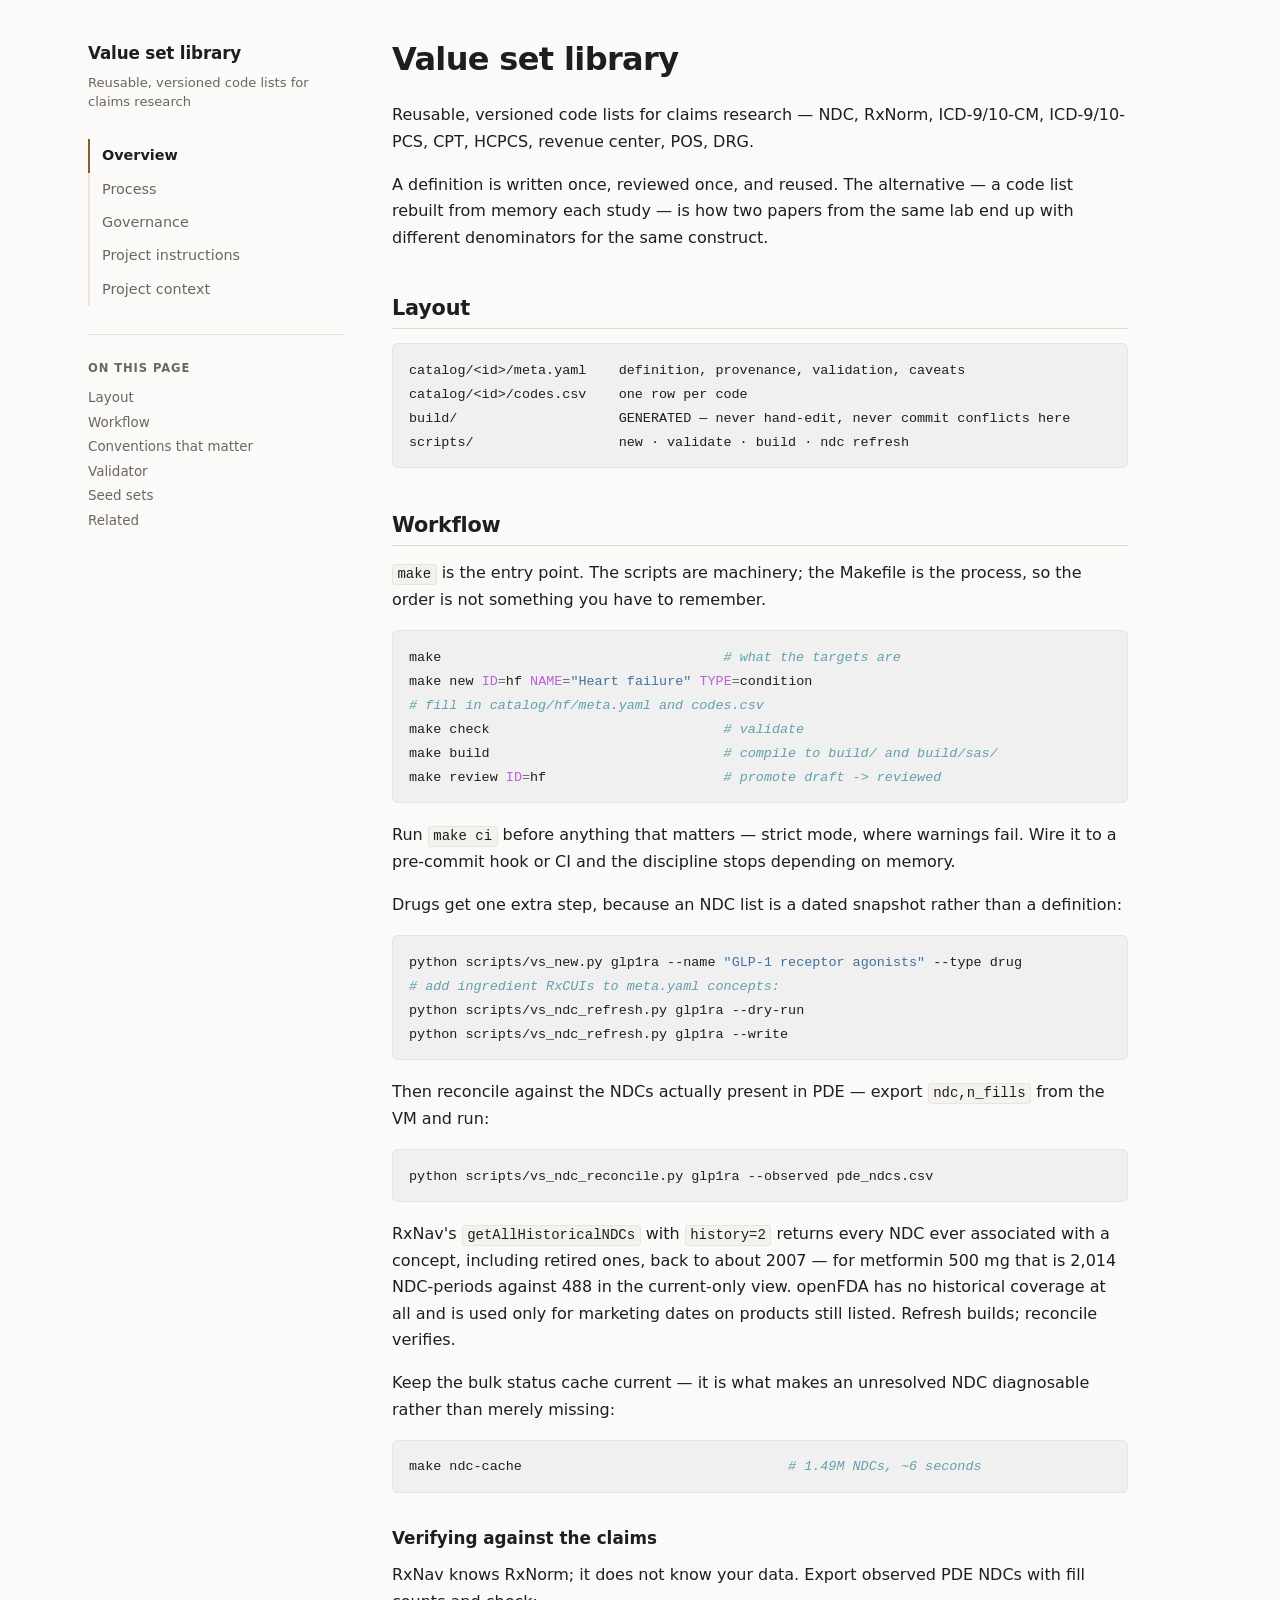
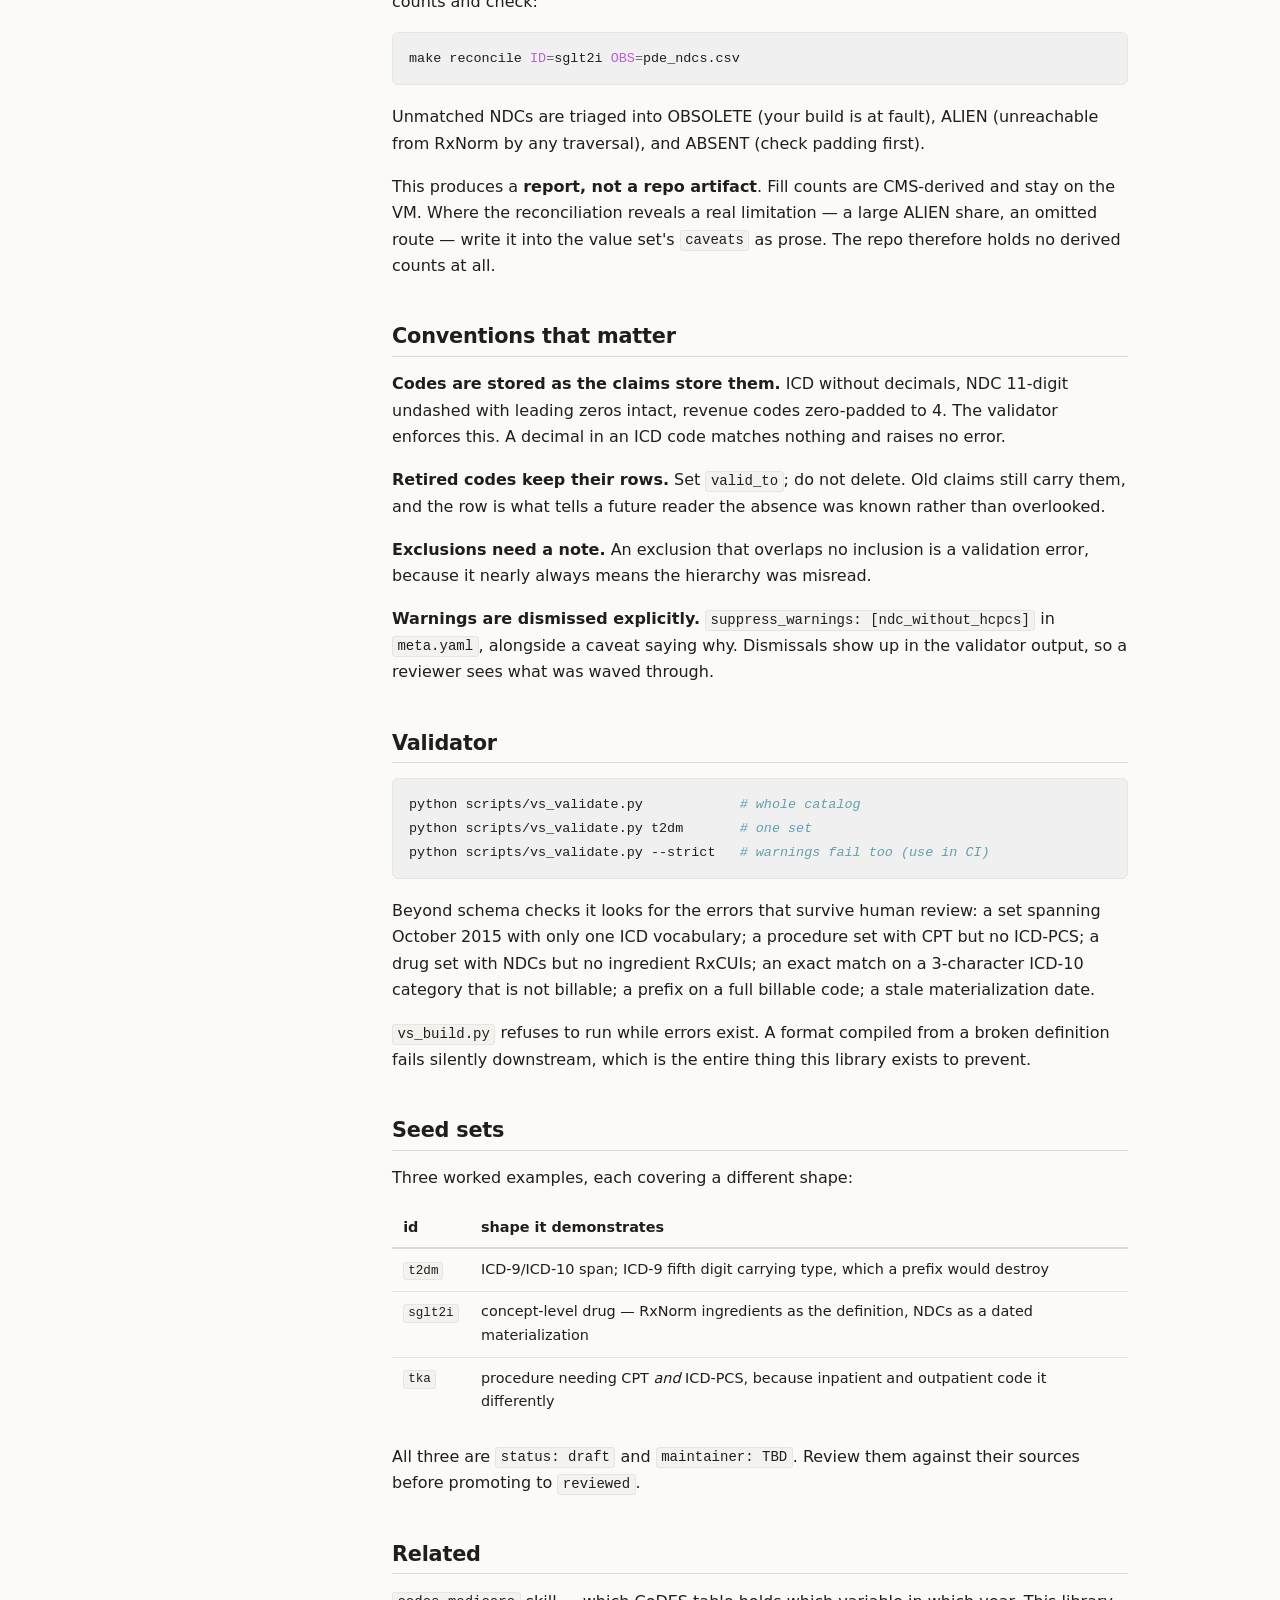
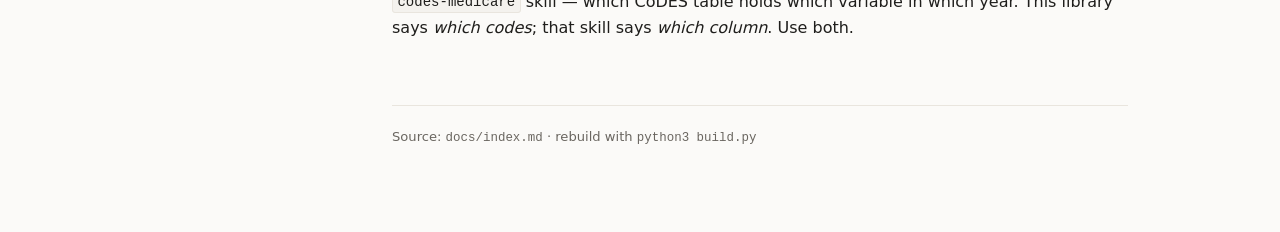
==== index.html @ ccbb122b "Publish value set library docs as a static site Renders the five library documents (overview, proces" ====
<!doctype html>
<html lang="en">
<head>
<meta charset="utf-8">
<meta name="viewport" content="width=device-width, initial-scale=1">
<title>Value set library</title>
<meta name="description" content="Reusable, versioned code lists for claims research — NDC, RxNorm, ICD-9/10-CM,">
<link rel="stylesheet" href="assets/style.css">
<link rel="stylesheet" href="assets/highlight.css">
<link rel="icon" href="data:image/svg+xml,<svg xmlns='http://www.w3.org/2000/svg' viewBox='0 0 16 16'><text y='13' font-size='14'>&#128203;</text></svg>">
</head>
<body>
<a class="skip" href="#main">Skip to content</a>
<div class="layout">
<header class="sidebar">
  <div class="brand">
    <a href="index.html">Value set library</a>
    <p>Reusable, versioned code lists for claims research</p>
  </div>
  <nav class="site-nav" aria-label="Site">
    <ul>
      <li><a href="index.html" class="current" aria-current="page">Overview</a></li>
      <li><a href="process.html">Process</a></li>
      <li><a href="governance.html">Governance</a></li>
      <li><a href="project-instructions.html">Project instructions</a></li>
      <li><a href="project-context.html">Project context</a></li>
    </ul>
  </nav>
  <nav class="page-toc" aria-label="On this page">
    <h2>On this page</h2>
    <ul>
      <li><a href="#layout">Layout</a></li>
      <li><a href="#workflow">Workflow</a></li>
      <li><a href="#conventions-that-matter">Conventions that matter</a></li>
      <li><a href="#validator">Validator</a></li>
      <li><a href="#seed-sets">Seed sets</a></li>
      <li><a href="#related">Related</a></li>
    </ul>
  </nav>

</header>
<main id="main">
  <article class="prose">
<h1 id="value-set-library">Value set library<a class="headerlink" href="#value-set-library" title="Link to this section">#</a></h1>
<p>Reusable, versioned code lists for claims research — NDC, RxNorm, ICD-9/10-CM,
ICD-9/10-PCS, CPT, HCPCS, revenue center, POS, DRG.</p>
<p>A definition is written once, reviewed once, and reused. The alternative — a
code list rebuilt from memory each study — is how two papers from the same lab
end up with different denominators for the same construct.</p>
<h2 id="layout">Layout<a class="headerlink" href="#layout" title="Link to this section">#</a></h2>
<div class="codehilite"><pre><span></span><code>catalog/&lt;id&gt;/meta.yaml    definition, provenance, validation, caveats
catalog/&lt;id&gt;/codes.csv    one row per code
build/                    GENERATED — never hand-edit, never commit conflicts here
scripts/                  new · validate · build · ndc refresh
</code></pre></div>

<h2 id="workflow">Workflow<a class="headerlink" href="#workflow" title="Link to this section">#</a></h2>
<p><code>make</code> is the entry point. The scripts are machinery; the Makefile is the
process, so the order is not something you have to remember.</p>
<div class="codehilite"><pre><span></span><code>make<span class="w">                                   </span><span class="c1"># what the targets are</span>
make<span class="w"> </span>new<span class="w"> </span><span class="nv">ID</span><span class="o">=</span>hf<span class="w"> </span><span class="nv">NAME</span><span class="o">=</span><span class="s2">"Heart failure"</span><span class="w"> </span><span class="nv">TYPE</span><span class="o">=</span>condition
<span class="c1"># fill in catalog/hf/meta.yaml and codes.csv</span>
make<span class="w"> </span>check<span class="w">                             </span><span class="c1"># validate</span>
make<span class="w"> </span>build<span class="w">                             </span><span class="c1"># compile to build/ and build/sas/</span>
make<span class="w"> </span>review<span class="w"> </span><span class="nv">ID</span><span class="o">=</span>hf<span class="w">                      </span><span class="c1"># promote draft -&gt; reviewed</span>
</code></pre></div>

<p>Run <code>make ci</code> before anything that matters — strict mode, where warnings fail.
Wire it to a pre-commit hook or CI and the discipline stops depending on
memory.</p>
<p>Drugs get one extra step, because an NDC list is a dated snapshot rather than a
definition:</p>
<div class="codehilite"><pre><span></span><code>python<span class="w"> </span>scripts/vs_new.py<span class="w"> </span>glp1ra<span class="w"> </span>--name<span class="w"> </span><span class="s2">"GLP-1 receptor agonists"</span><span class="w"> </span>--type<span class="w"> </span>drug
<span class="c1"># add ingredient RxCUIs to meta.yaml concepts:</span>
python<span class="w"> </span>scripts/vs_ndc_refresh.py<span class="w"> </span>glp1ra<span class="w"> </span>--dry-run
python<span class="w"> </span>scripts/vs_ndc_refresh.py<span class="w"> </span>glp1ra<span class="w"> </span>--write
</code></pre></div>

<p>Then reconcile against the NDCs actually present in PDE — export
<code>ndc,n_fills</code> from the VM and run:</p>
<div class="codehilite"><pre><span></span><code>python<span class="w"> </span>scripts/vs_ndc_reconcile.py<span class="w"> </span>glp1ra<span class="w"> </span>--observed<span class="w"> </span>pde_ndcs.csv
</code></pre></div>

<p>RxNav's <code>getAllHistoricalNDCs</code> with <code>history=2</code> returns every NDC ever
associated with a concept, including retired ones, back to about 2007 — for
metformin 500 mg that is 2,014 NDC-periods against 488 in the current-only
view. openFDA has no historical coverage at all and is used only for marketing
dates on products still listed. Refresh builds; reconcile verifies.</p>
<p>Keep the bulk status cache current — it is what makes an unresolved NDC
diagnosable rather than merely missing:</p>
<div class="codehilite"><pre><span></span><code>make<span class="w"> </span>ndc-cache<span class="w">                                 </span><span class="c1"># 1.49M NDCs, ~6 seconds</span>
</code></pre></div>

<h3 id="verifying-against-the-claims">Verifying against the claims<a class="headerlink" href="#verifying-against-the-claims" title="Link to this section">#</a></h3>
<p>RxNav knows RxNorm; it does not know your data. Export observed PDE NDCs with
fill counts and check:</p>
<div class="codehilite"><pre><span></span><code>make<span class="w"> </span>reconcile<span class="w"> </span><span class="nv">ID</span><span class="o">=</span>sglt2i<span class="w"> </span><span class="nv">OBS</span><span class="o">=</span>pde_ndcs.csv
</code></pre></div>

<p>Unmatched NDCs are triaged into OBSOLETE (your build is at fault), ALIEN
(unreachable from RxNorm by any traversal), and ABSENT (check padding first).</p>
<p>This produces a <strong>report, not a repo artifact</strong>. Fill counts are CMS-derived
and stay on the VM. Where the reconciliation reveals a real limitation — a
large ALIEN share, an omitted route — write it into the value set's <code>caveats</code>
as prose. The repo therefore holds no derived counts at all.</p>
<h2 id="conventions-that-matter">Conventions that matter<a class="headerlink" href="#conventions-that-matter" title="Link to this section">#</a></h2>
<p><strong>Codes are stored as the claims store them.</strong> ICD without decimals, NDC
11-digit undashed with leading zeros intact, revenue codes zero-padded to 4.
The validator enforces this. A decimal in an ICD code matches nothing and
raises no error.</p>
<p><strong>Retired codes keep their rows.</strong> Set <code>valid_to</code>; do not delete. Old claims
still carry them, and the row is what tells a future reader the absence was
known rather than overlooked.</p>
<p><strong>Exclusions need a note.</strong> An exclusion that overlaps no inclusion is a
validation error, because it nearly always means the hierarchy was misread.</p>
<p><strong>Warnings are dismissed explicitly.</strong> <code>suppress_warnings: [ndc_without_hcpcs]</code>
in <code>meta.yaml</code>, alongside a caveat saying why. Dismissals show up in the
validator output, so a reviewer sees what was waved through.</p>
<h2 id="validator">Validator<a class="headerlink" href="#validator" title="Link to this section">#</a></h2>
<div class="codehilite"><pre><span></span><code>python<span class="w"> </span>scripts/vs_validate.py<span class="w">            </span><span class="c1"># whole catalog</span>
python<span class="w"> </span>scripts/vs_validate.py<span class="w"> </span>t2dm<span class="w">       </span><span class="c1"># one set</span>
python<span class="w"> </span>scripts/vs_validate.py<span class="w"> </span>--strict<span class="w">   </span><span class="c1"># warnings fail too (use in CI)</span>
</code></pre></div>

<p>Beyond schema checks it looks for the errors that survive human review: a set
spanning October 2015 with only one ICD vocabulary; a procedure set with CPT
but no ICD-PCS; a drug set with NDCs but no ingredient RxCUIs; an exact match
on a 3-character ICD-10 category that is not billable; a prefix on a full
billable code; a stale materialization date.</p>
<p><code>vs_build.py</code> refuses to run while errors exist. A format compiled from a
broken definition fails silently downstream, which is the entire thing this
library exists to prevent.</p>
<h2 id="seed-sets">Seed sets<a class="headerlink" href="#seed-sets" title="Link to this section">#</a></h2>
<p>Three worked examples, each covering a different shape:</p>
<div class="table-scroll"><table>
<thead>
<tr>
<th>id</th>
<th>shape it demonstrates</th>
</tr>
</thead>
<tbody>
<tr>
<td><code>t2dm</code></td>
<td>ICD-9/ICD-10 span; ICD-9 fifth digit carrying type, which a prefix would destroy</td>
</tr>
<tr>
<td><code>sglt2i</code></td>
<td>concept-level drug — RxNorm ingredients as the definition, NDCs as a dated materialization</td>
</tr>
<tr>
<td><code>tka</code></td>
<td>procedure needing CPT <em>and</em> ICD-PCS, because inpatient and outpatient code it differently</td>
</tr>
</tbody>
</table></div>
<p>All three are <code>status: draft</code> and <code>maintainer: TBD</code>. Review them against their
sources before promoting to <code>reviewed</code>.</p>
<h2 id="related">Related<a class="headerlink" href="#related" title="Link to this section">#</a></h2>
<p><code>codes-medicare</code> skill — which CoDES table holds which variable in which year.
This library says <em>which codes</em>; that skill says <em>which column</em>. Use both.</p>
  </article>
  <footer class="page-footer">
    <p>Source: <code>docs/index.md</code> &middot; rebuild with <code>python3 build.py</code></p>
  </footer>
</main>
</div>
</body>
</html>
---- assets/style.css ----
/* Value set library — documentation site */

:root {
  --bg:        #fbfaf8;
  --bg-soft:   #f2f0ec;
  --bg-code:   #f4f2ee;
  --text:      #1f1e1c;
  --text-mute: #6a6660;
  --rule:      #dedad3;
  --rule-soft: #e9e5de;
  --link:      #1a5c66;
  --link-hover:#0f3d45;
  --accent:    #8a5a2b;
  --sans: ui-sans-serif, system-ui, -apple-system, "Segoe UI", Roboto,
          "Helvetica Neue", Arial, sans-serif;
  --mono: ui-monospace, SFMono-Regular, "SF Mono", Menlo, Consolas,
          "Liberation Mono", monospace;
}

@media (prefers-color-scheme: dark) {
  :root {
    --bg:        #17181b;
    --bg-soft:   #1e2024;
    --bg-code:   #1c1e22;
    --text:      #e4e2de;
    --text-mute: #9b968e;
    --rule:      #2f3237;
    --rule-soft: #26292d;
    --link:      #6fc0cc;
    --link-hover:#a2dbe4;
    --accent:    #d3a06a;
  }
}

* { box-sizing: border-box; }

html { -webkit-text-size-adjust: 100%; }

body {
  margin: 0;
  background: var(--bg);
  color: var(--text);
  font-family: var(--sans);
  font-size: 16px;
  line-height: 1.65;
}

a { color: var(--link); text-decoration-thickness: 1px; text-underline-offset: 2px; }
a:hover { color: var(--link-hover); }

.skip {
  position: absolute;
  left: -9999px;
}
.skip:focus {
  left: 1rem; top: 1rem; z-index: 10;
  background: var(--bg-soft); padding: .5rem .75rem; border-radius: 4px;
}

/* ---------- layout ---------- */

.layout {
  display: grid;
  grid-template-columns: 16rem minmax(0, 1fr);
  gap: 3rem;
  max-width: 72rem;
  margin: 0 auto;
  padding: 0 1.5rem;
}

.sidebar {
  position: sticky;
  top: 0;
  align-self: start;
  max-height: 100vh;
  overflow-y: auto;
  padding: 2.5rem 0 3rem;
}

main {
  min-width: 0;
  padding: 2.5rem 0 5rem;
  max-width: 46rem;
}

@media (max-width: 900px) {
  .layout { grid-template-columns: 1fr; gap: 0; }
  .sidebar {
    position: static; max-height: none; overflow: visible;
    padding: 2rem 0 1.5rem;
    border-bottom: 1px solid var(--rule);
  }
  main { padding-top: 2rem; }
  .page-toc { display: none; }
}

/* ---------- sidebar ---------- */

.brand a {
  font-size: 1.05rem;
  font-weight: 650;
  color: var(--text);
  text-decoration: none;
  letter-spacing: -0.01em;
}
.brand p {
  margin: .35rem 0 0;
  font-size: .82rem;
  line-height: 1.45;
  color: var(--text-mute);
}

.sidebar nav { margin-top: 1.75rem; }
.sidebar nav ul { list-style: none; margin: 0; padding: 0; }
.sidebar nav li { margin: 0; }

.site-nav a {
  display: block;
  padding: .3rem 0 .3rem .75rem;
  border-left: 2px solid var(--rule-soft);
  color: var(--text-mute);
  text-decoration: none;
  font-size: .9rem;
}
.site-nav a:hover { color: var(--text); border-left-color: var(--rule); }
.site-nav a.current {
  color: var(--text);
  font-weight: 600;
  border-left-color: var(--accent);
}

.page-toc h2 {
  margin: 0 0 .5rem;
  font-size: .72rem;
  letter-spacing: .08em;
  text-transform: uppercase;
  color: var(--text-mute);
  font-weight: 600;
  border: 0;
  padding: 0;
}
.page-toc a {
  display: block;
  padding: .18rem 0;
  color: var(--text-mute);
  text-decoration: none;
  font-size: .84rem;
  line-height: 1.4;
}
.page-toc a:hover { color: var(--link); }

@media (min-width: 901px) {
  .page-toc { margin-top: 2rem; padding-top: 1.5rem; border-top: 1px solid var(--rule-soft); }
}

/* ---------- prose ---------- */

.prose > :first-child { margin-top: 0; }

.prose h1 {
  font-size: 2rem;
  line-height: 1.2;
  letter-spacing: -0.02em;
  margin: 0 0 1.5rem;
  font-weight: 650;
}

.prose h2 {
  font-size: 1.3rem;
  line-height: 1.3;
  letter-spacing: -0.01em;
  margin: 2.75rem 0 .9rem;
  padding-bottom: .35rem;
  border-bottom: 1px solid var(--rule);
  font-weight: 620;
}

.prose h3 {
  font-size: 1.05rem;
  margin: 2rem 0 .6rem;
  font-weight: 620;
}

.prose p { margin: 0 0 1.05rem; }

.prose ul, .prose ol { margin: 0 0 1.05rem; padding-left: 1.4rem; }
.prose li { margin: .3rem 0; }
.prose li > ul, .prose li > ol { margin-bottom: .3rem; }

.prose strong { font-weight: 650; }

.prose hr {
  border: 0;
  border-top: 1px solid var(--rule);
  margin: 2.5rem 0;
}

.prose blockquote {
  margin: 0 0 1.05rem;
  padding: .1rem 0 .1rem 1rem;
  border-left: 3px solid var(--rule);
  color: var(--text-mute);
}

/* heading anchors from the toc extension */
.prose .headerlink {
  margin-left: .4rem;
  color: var(--rule);
  text-decoration: none;
  font-weight: 400;
  opacity: 0;
  transition: opacity .12s;
}
.prose h1:hover .headerlink,
.prose h2:hover .headerlink,
.prose h3:hover .headerlink,
.prose .headerlink:focus { opacity: 1; color: var(--link); }

/* ---------- code ---------- */

.prose code {
  font-family: var(--mono);
  font-size: .875em;
  background: var(--bg-code);
  border: 1px solid var(--rule-soft);
  border-radius: 3px;
  padding: .1em .32em;
  word-break: break-word;
}

.prose pre, .codehilite {
  background: var(--bg-code);
  border: 1px solid var(--rule-soft);
  border-radius: 6px;
  margin: 0 0 1.2rem;
  overflow-x: auto;
}
.codehilite pre { margin: 0; border: 0; border-radius: 0; background: none; }
.prose pre { padding: .85rem 1rem; line-height: 1.5; }
.prose pre code {
  background: none;
  border: 0;
  padding: 0;
  font-size: .84rem;
  word-break: normal;
}

/* ---------- tables ---------- */

.table-scroll { overflow-x: auto; margin: 0 0 1.3rem; }

.prose table {
  border-collapse: collapse;
  width: 100%;
  font-size: .9rem;
  margin: 0;
}
.prose thead th {
  text-align: left;
  font-weight: 620;
  border-bottom: 2px solid var(--rule);
  padding: .5rem .7rem .45rem;
  white-space: nowrap;
}
.prose tbody td {
  border-bottom: 1px solid var(--rule-soft);
  padding: .55rem .7rem;
  vertical-align: top;
}
.prose tbody tr:last-child td { border-bottom: 0; }
.prose td code { white-space: nowrap; }

/* ---------- footer ---------- */

.page-footer {
  margin-top: 4rem;
  padding-top: 1.25rem;
  border-top: 1px solid var(--rule-soft);
  color: var(--text-mute);
  font-size: .82rem;
}
.page-footer p { margin: 0; }
.page-footer code {
  font-family: var(--mono);
  font-size: .95em;
}
---- assets/highlight.css ----
/* GENERATED by build.py — do not edit */
pre { line-height: 125%; }
td.linenos .normal { color: #666666; background-color: transparent; padding-left: 5px; padding-right: 5px; }
span.linenos { color: #666666; background-color: transparent; padding-left: 5px; padding-right: 5px; }
td.linenos .special { color: #000000; background-color: #ffffc0; padding-left: 5px; padding-right: 5px; }
span.linenos.special { color: #000000; background-color: #ffffc0; padding-left: 5px; padding-right: 5px; }
.codehilite .hll { background-color: #ffffcc }
.codehilite { background: #f0f0f0; }
.codehilite .c { color: #60A0B0; font-style: italic } /* Comment */
.codehilite .err { border: 1px solid #F00 } /* Error */
.codehilite .k { color: #007020; font-weight: bold } /* Keyword */
.codehilite .o { color: #666 } /* Operator */
.codehilite .ch { color: #60A0B0; font-style: italic } /* Comment.Hashbang */
.codehilite .cm { color: #60A0B0; font-style: italic } /* Comment.Multiline */
.codehilite .cp { color: #007020 } /* Comment.Preproc */
.codehilite .cpf { color: #60A0B0; font-style: italic } /* Comment.PreprocFile */
.codehilite .c1 { color: #60A0B0; font-style: italic } /* Comment.Single */
.codehilite .cs { color: #60A0B0; background-color: #FFF0F0 } /* Comment.Special */
.codehilite .gd { color: #A00000 } /* Generic.Deleted */
.codehilite .ge { font-style: italic } /* Generic.Emph */
.codehilite .ges { font-weight: bold; font-style: italic } /* Generic.EmphStrong */
.codehilite .gr { color: #F00 } /* Generic.Error */
.codehilite .gh { color: #000080; font-weight: bold } /* Generic.Heading */
.codehilite .gi { color: #00A000 } /* Generic.Inserted */
.codehilite .go { color: #888 } /* Generic.Output */
.codehilite .gp { color: #C65D09; font-weight: bold } /* Generic.Prompt */
.codehilite .gs { font-weight: bold } /* Generic.Strong */
.codehilite .gu { color: #800080; font-weight: bold } /* Generic.Subheading */
.codehilite .gt { color: #04D } /* Generic.Traceback */
.codehilite .kc { color: #007020; font-weight: bold } /* Keyword.Constant */
.codehilite .kd { color: #007020; font-weight: bold } /* Keyword.Declaration */
.codehilite .kn { color: #007020; font-weight: bold } /* Keyword.Namespace */
.codehilite .kp { color: #007020 } /* Keyword.Pseudo */
.codehilite .kr { color: #007020; font-weight: bold } /* Keyword.Reserved */
.codehilite .kt { color: #902000 } /* Keyword.Type */
.codehilite .m { color: #40A070 } /* Literal.Number */
.codehilite .s { color: #4070A0 } /* Literal.String */
.codehilite .na { color: #4070A0 } /* Name.Attribute */
.codehilite .nb { color: #007020 } /* Name.Builtin */
.codehilite .nc { color: #0E84B5; font-weight: bold } /* Name.Class */
.codehilite .no { color: #60ADD5 } /* Name.Constant */
.codehilite .nd { color: #555; font-weight: bold } /* Name.Decorator */
.codehilite .ni { color: #D55537; font-weight: bold } /* Name.Entity */
.codehilite .ne { color: #007020 } /* Name.Exception */
.codehilite .nf { color: #06287E } /* Name.Function */
.codehilite .nl { color: #002070; font-weight: bold } /* Name.Label */
.codehilite .nn { color: #0E84B5; font-weight: bold } /* Name.Namespace */
.codehilite .nt { color: #062873; font-weight: bold } /* Name.Tag */
.codehilite .nv { color: #BB60D5 } /* Name.Variable */
.codehilite .ow { color: #007020; font-weight: bold } /* Operator.Word */
.codehilite .w { color: #BBB } /* Text.Whitespace */
.codehilite .mb { color: #40A070 } /* Literal.Number.Bin */
.codehilite .mf { color: #40A070 } /* Literal.Number.Float */
.codehilite .mh { color: #40A070 } /* Literal.Number.Hex */
.codehilite .mi { color: #40A070 } /* Literal.Number.Integer */
.codehilite .mo { color: #40A070 } /* Literal.Number.Oct */
.codehilite .sa { color: #4070A0 } /* Literal.String.Affix */
.codehilite .sb { color: #4070A0 } /* Literal.String.Backtick */
.codehilite .sc { color: #4070A0 } /* Literal.String.Char */
.codehilite .dl { color: #4070A0 } /* Literal.String.Delimiter */
.codehilite .sd { color: #4070A0; font-style: italic } /* Literal.String.Doc */
.codehilite .s2 { color: #4070A0 } /* Literal.String.Double */
.codehilite .se { color: #4070A0; font-weight: bold } /* Literal.String.Escape */
.codehilite .sh { color: #4070A0 } /* Literal.String.Heredoc */
.codehilite .si { color: #70A0D0; font-style: italic } /* Literal.String.Interpol */
.codehilite .sx { color: #C65D09 } /* Literal.String.Other */
.codehilite .sr { color: #235388 } /* Literal.String.Regex */
.codehilite .s1 { color: #4070A0 } /* Literal.String.Single */
.codehilite .ss { color: #517918 } /* Literal.String.Symbol */
.codehilite .bp { color: #007020 } /* Name.Builtin.Pseudo */
.codehilite .fm { color: #06287E } /* Name.Function.Magic */
.codehilite .vc { color: #BB60D5 } /* Name.Variable.Class */
.codehilite .vg { color: #BB60D5 } /* Name.Variable.Global */
.codehilite .vi { color: #BB60D5 } /* Name.Variable.Instance */
.codehilite .vm { color: #BB60D5 } /* Name.Variable.Magic */
.codehilite .il { color: #40A070 } /* Literal.Number.Integer.Long */
@media (prefers-color-scheme: dark) {
  pre { line-height: 125%; }
  td.linenos .normal { color: inherit; background-color: transparent; padding-left: 5px; padding-right: 5px; }
  span.linenos { color: inherit; background-color: transparent; padding-left: 5px; padding-right: 5px; }
  td.linenos .special { color: #000000; background-color: #ffffc0; padding-left: 5px; padding-right: 5px; }
  span.linenos.special { color: #000000; background-color: #ffffc0; padding-left: 5px; padding-right: 5px; }
  .codehilite .hll { background-color: #49483e }
  .codehilite { background: #232629; color: #CCC }
  .codehilite .c { color: #777; font-style: italic } /* Comment */
  .codehilite .err { color: #A61717; background-color: #E3D2D2 } /* Error */
  .codehilite .esc { color: #CCC } /* Escape */
  .codehilite .g { color: #CCC } /* Generic */
  .codehilite .k { color: #7686BB; font-weight: bold } /* Keyword */
  .codehilite .l { color: #CCC } /* Literal */
  .codehilite .n { color: #CCC } /* Name */
  .codehilite .o { color: #CCC } /* Operator */
  .codehilite .x { color: #CCC } /* Other */
  .codehilite .p { color: #CCC } /* Punctuation */
  .codehilite .ch { color: #777; font-style: italic } /* Comment.Hashbang */
  .codehilite .cm { color: #777; font-style: italic } /* Comment.Multiline */
  .codehilite .cp { color: #777; font-style: italic } /* Comment.Preproc */
  .codehilite .cpf { color: #777; font-style: italic } /* Comment.PreprocFile */
  .codehilite .c1 { color: #777; font-style: italic } /* Comment.Single */
  .codehilite .cs { color: #777; font-style: italic } /* Comment.Special */
  .codehilite .gd { color: #CCC } /* Generic.Deleted */
  .codehilite .ge { color: #CCC } /* Generic.Emph */
  .codehilite .ges { color: #CCC } /* Generic.EmphStrong */
  .codehilite .gr { color: #CCC } /* Generic.Error */
  .codehilite .gh { color: #CCC } /* Generic.Heading */
  .codehilite .gi { color: #CCC } /* Generic.Inserted */
  .codehilite .go { color: #CCC } /* Generic.Output */
  .codehilite .gp { color: #FFF } /* Generic.Prompt */
  .codehilite .gs { color: #CCC } /* Generic.Strong */
  .codehilite .gu { color: #CCC } /* Generic.Subheading */
  .codehilite .gt { color: #CCC } /* Generic.Traceback */
  .codehilite .kc { color: #7686BB; font-weight: bold } /* Keyword.Constant */
  .codehilite .kd { color: #7686BB; font-weight: bold } /* Keyword.Declaration */
  .codehilite .kn { color: #7686BB; font-weight: bold } /* Keyword.Namespace */
  .codehilite .kp { color: #7686BB; font-weight: bold } /* Keyword.Pseudo */
  .codehilite .kr { color: #7686BB; font-weight: bold } /* Keyword.Reserved */
  .codehilite .kt { color: #7686BB; font-weight: bold } /* Keyword.Type */
  .codehilite .ld { color: #CCC } /* Literal.Date */
  .codehilite .m { color: #4FB8CC } /* Literal.Number */
  .codehilite .s { color: #51CC99 } /* Literal.String */
  .codehilite .na { color: #CCC } /* Name.Attribute */
  .codehilite .nb { color: #CCC } /* Name.Builtin */
  .codehilite .nc { color: #CCC } /* Name.Class */
  .codehilite .no { color: #CCC } /* Name.Constant */
  .codehilite .nd { color: #CCC } /* Name.Decorator */
  .codehilite .ni { color: #CCC } /* Name.Entity */
  .codehilite .ne { color: #CCC } /* Name.Exception */
  .codehilite .nf { color: #6A6AFF } /* Name.Function */
  .codehilite .nl { color: #CCC } /* Name.Label */
  .codehilite .nn { color: #CCC } /* Name.Namespace */
  .codehilite .nx { color: #E2828E } /* Name.Other */
  .codehilite .py { color: #CCC } /* Name.Property */
  .codehilite .nt { color: #CCC } /* Name.Tag */
  .codehilite .nv { color: #7AB4DB; font-weight: bold } /* Name.Variable */
  .codehilite .ow { color: #CCC } /* Operator.Word */
  .codehilite .pm { color: #CCC } /* Punctuation.Marker */
  .codehilite .w { color: #BBB } /* Text.Whitespace */
  .codehilite .mb { color: #4FB8CC } /* Literal.Number.Bin */
  .codehilite .mf { color: #4FB8CC } /* Literal.Number.Float */
  .codehilite .mh { color: #4FB8CC } /* Literal.Number.Hex */
  .codehilite .mi { color: #4FB8CC } /* Literal.Number.Integer */
  .codehilite .mo { color: #4FB8CC } /* Literal.Number.Oct */
  .codehilite .sa { color: #51CC99 } /* Literal.String.Affix */
  .codehilite .sb { color: #51CC99 } /* Literal.String.Backtick */
  .codehilite .sc { color: #51CC99 } /* Literal.String.Char */
  .codehilite .dl { color: #51CC99 } /* Literal.String.Delimiter */
  .codehilite .sd { color: #51CC99 } /* Literal.String.Doc */
  .codehilite .s2 { color: #51CC99 } /* Literal.String.Double */
  .codehilite .se { color: #51CC99 } /* Literal.String.Escape */
  .codehilite .sh { color: #51CC99 } /* Literal.String.Heredoc */
  .codehilite .si { color: #51CC99 } /* Literal.String.Interpol */
  .codehilite .sx { color: #51CC99 } /* Literal.String.Other */
  .codehilite .sr { color: #51CC99 } /* Literal.String.Regex */
  .codehilite .s1 { color: #51CC99 } /* Literal.String.Single */
  .codehilite .ss { color: #51CC99 } /* Literal.String.Symbol */
  .codehilite .bp { color: #CCC } /* Name.Builtin.Pseudo */
  .codehilite .fm { color: #6A6AFF } /* Name.Function.Magic */
  .codehilite .vc { color: #7AB4DB; font-weight: bold } /* Name.Variable.Class */
  .codehilite .vg { color: #BE646C; font-weight: bold } /* Name.Variable.Global */
  .codehilite .vi { color: #7AB4DB; font-weight: bold } /* Name.Variable.Instance */
  .codehilite .vm { color: #7AB4DB; font-weight: bold } /* Name.Variable.Magic */
  .codehilite .il { color: #4FB8CC } /* Literal.Number.Integer.Long */
}
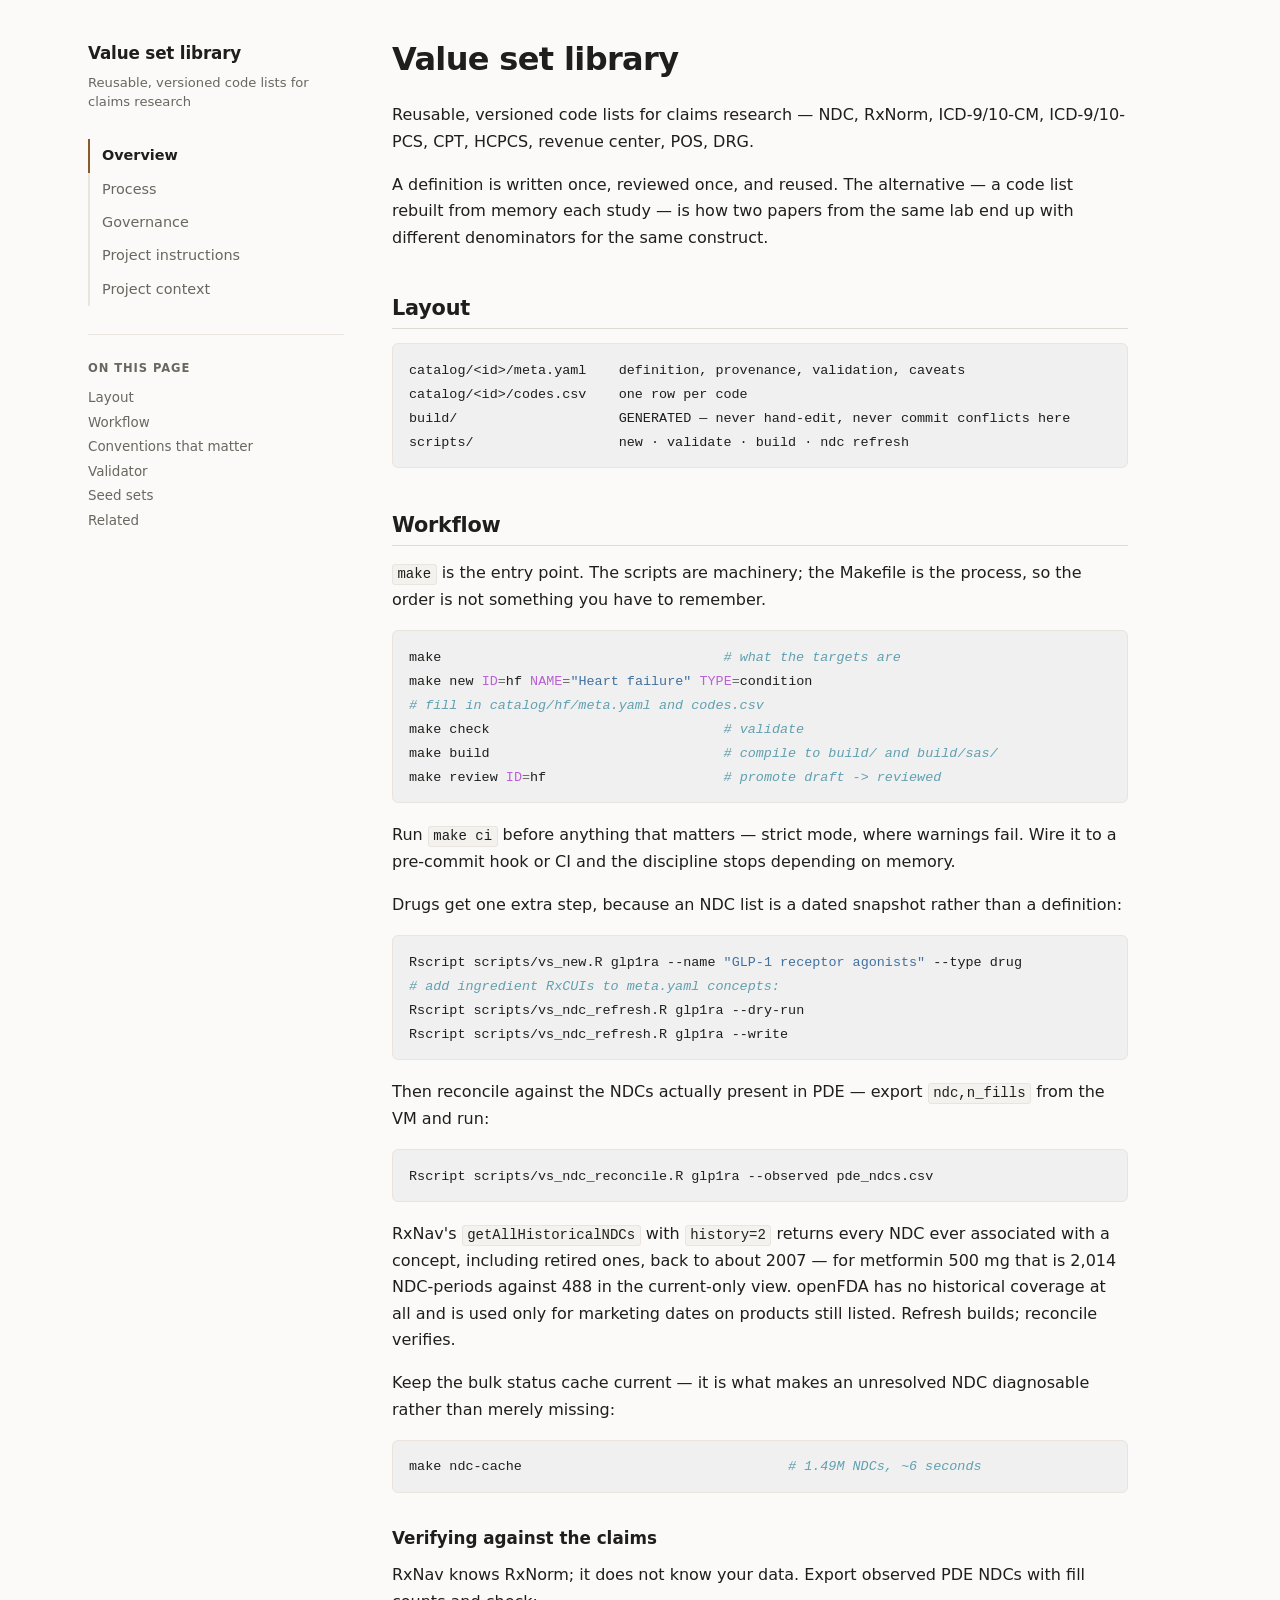
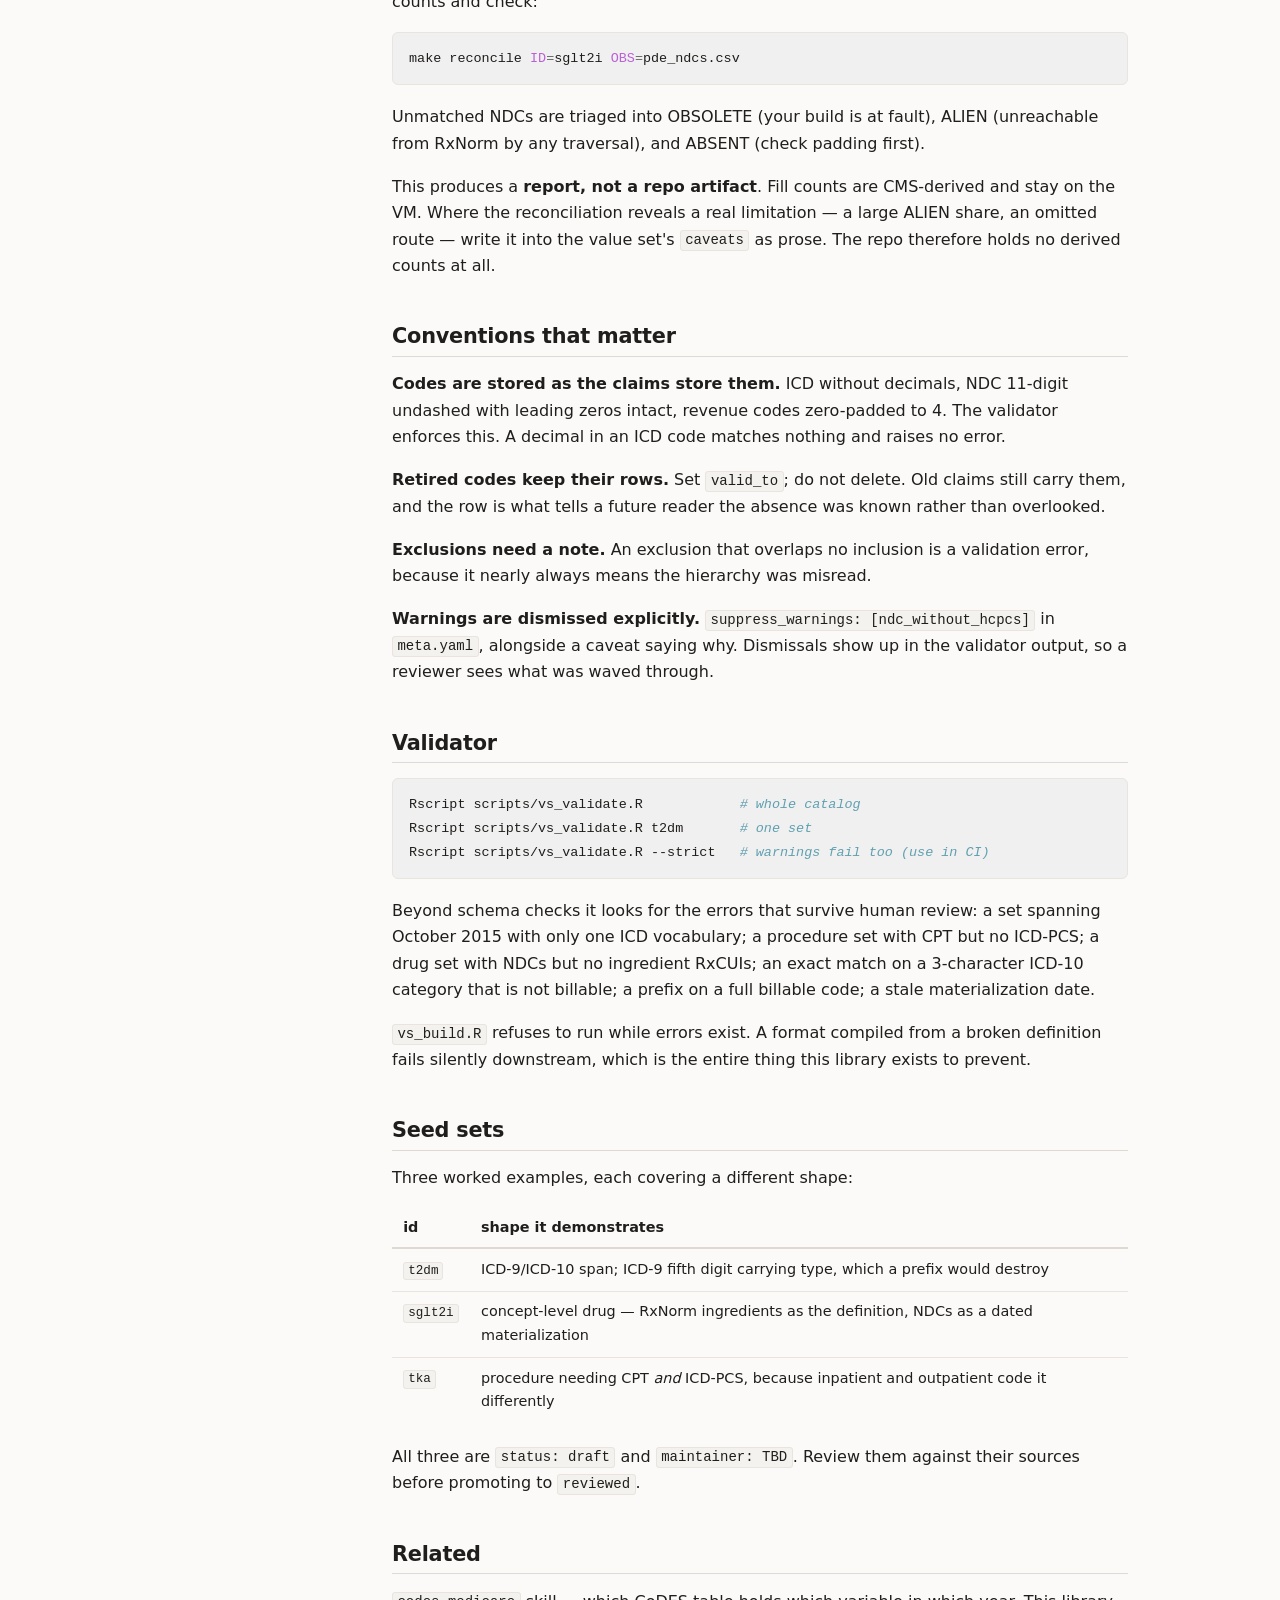
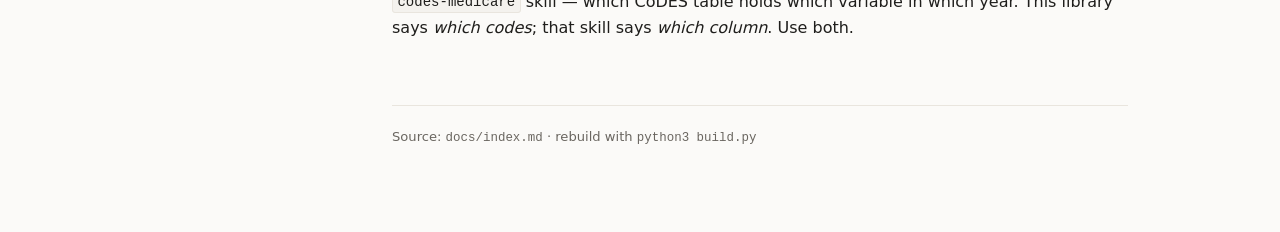
==== commit 20640095: "Resolve doc inconsistencies flagged in review - project-instructions: drop the bracketed placeholder" ====
--- a/index.html
+++ b/index.html
@@ -70,15 +70,15 @@
 memory.</p>
 <p>Drugs get one extra step, because an NDC list is a dated snapshot rather than a
 definition:</p>
-<div class="codehilite"><pre><span></span><code>python<span class="w"> </span>scripts/vs_new.py<span class="w"> </span>glp1ra<span class="w"> </span>--name<span class="w"> </span><span class="s2">"GLP-1 receptor agonists"</span><span class="w"> </span>--type<span class="w"> </span>drug
+<div class="codehilite"><pre><span></span><code>Rscript<span class="w"> </span>scripts/vs_new.R<span class="w"> </span>glp1ra<span class="w"> </span>--name<span class="w"> </span><span class="s2">"GLP-1 receptor agonists"</span><span class="w"> </span>--type<span class="w"> </span>drug
 <span class="c1"># add ingredient RxCUIs to meta.yaml concepts:</span>
-python<span class="w"> </span>scripts/vs_ndc_refresh.py<span class="w"> </span>glp1ra<span class="w"> </span>--dry-run
-python<span class="w"> </span>scripts/vs_ndc_refresh.py<span class="w"> </span>glp1ra<span class="w"> </span>--write
+Rscript<span class="w"> </span>scripts/vs_ndc_refresh.R<span class="w"> </span>glp1ra<span class="w"> </span>--dry-run
+Rscript<span class="w"> </span>scripts/vs_ndc_refresh.R<span class="w"> </span>glp1ra<span class="w"> </span>--write
 </code></pre></div>
 
 <p>Then reconcile against the NDCs actually present in PDE — export
 <code>ndc,n_fills</code> from the VM and run:</p>
-<div class="codehilite"><pre><span></span><code>python<span class="w"> </span>scripts/vs_ndc_reconcile.py<span class="w"> </span>glp1ra<span class="w"> </span>--observed<span class="w"> </span>pde_ndcs.csv
+<div class="codehilite"><pre><span></span><code>Rscript<span class="w"> </span>scripts/vs_ndc_reconcile.R<span class="w"> </span>glp1ra<span class="w"> </span>--observed<span class="w"> </span>pde_ndcs.csv
 </code></pre></div>
 
 <p>RxNav's <code>getAllHistoricalNDCs</code> with <code>history=2</code> returns every NDC ever
@@ -117,9 +117,9 @@
 in <code>meta.yaml</code>, alongside a caveat saying why. Dismissals show up in the
 validator output, so a reviewer sees what was waved through.</p>
 <h2 id="validator">Validator<a class="headerlink" href="#validator" title="Link to this section">#</a></h2>
-<div class="codehilite"><pre><span></span><code>python<span class="w"> </span>scripts/vs_validate.py<span class="w">            </span><span class="c1"># whole catalog</span>
-python<span class="w"> </span>scripts/vs_validate.py<span class="w"> </span>t2dm<span class="w">       </span><span class="c1"># one set</span>
-python<span class="w"> </span>scripts/vs_validate.py<span class="w"> </span>--strict<span class="w">   </span><span class="c1"># warnings fail too (use in CI)</span>
+<div class="codehilite"><pre><span></span><code>Rscript<span class="w"> </span>scripts/vs_validate.R<span class="w">            </span><span class="c1"># whole catalog</span>
+Rscript<span class="w"> </span>scripts/vs_validate.R<span class="w"> </span>t2dm<span class="w">       </span><span class="c1"># one set</span>
+Rscript<span class="w"> </span>scripts/vs_validate.R<span class="w"> </span>--strict<span class="w">   </span><span class="c1"># warnings fail too (use in CI)</span>
 </code></pre></div>
 
 <p>Beyond schema checks it looks for the errors that survive human review: a set
@@ -127,7 +127,7 @@
 but no ICD-PCS; a drug set with NDCs but no ingredient RxCUIs; an exact match
 on a 3-character ICD-10 category that is not billable; a prefix on a full
 billable code; a stale materialization date.</p>
-<p><code>vs_build.py</code> refuses to run while errors exist. A format compiled from a
+<p><code>vs_build.R</code> refuses to run while errors exist. A format compiled from a
 broken definition fails silently downstream, which is the entire thing this
 library exists to prevent.</p>
 <h2 id="seed-sets">Seed sets<a class="headerlink" href="#seed-sets" title="Link to this section">#</a></h2>
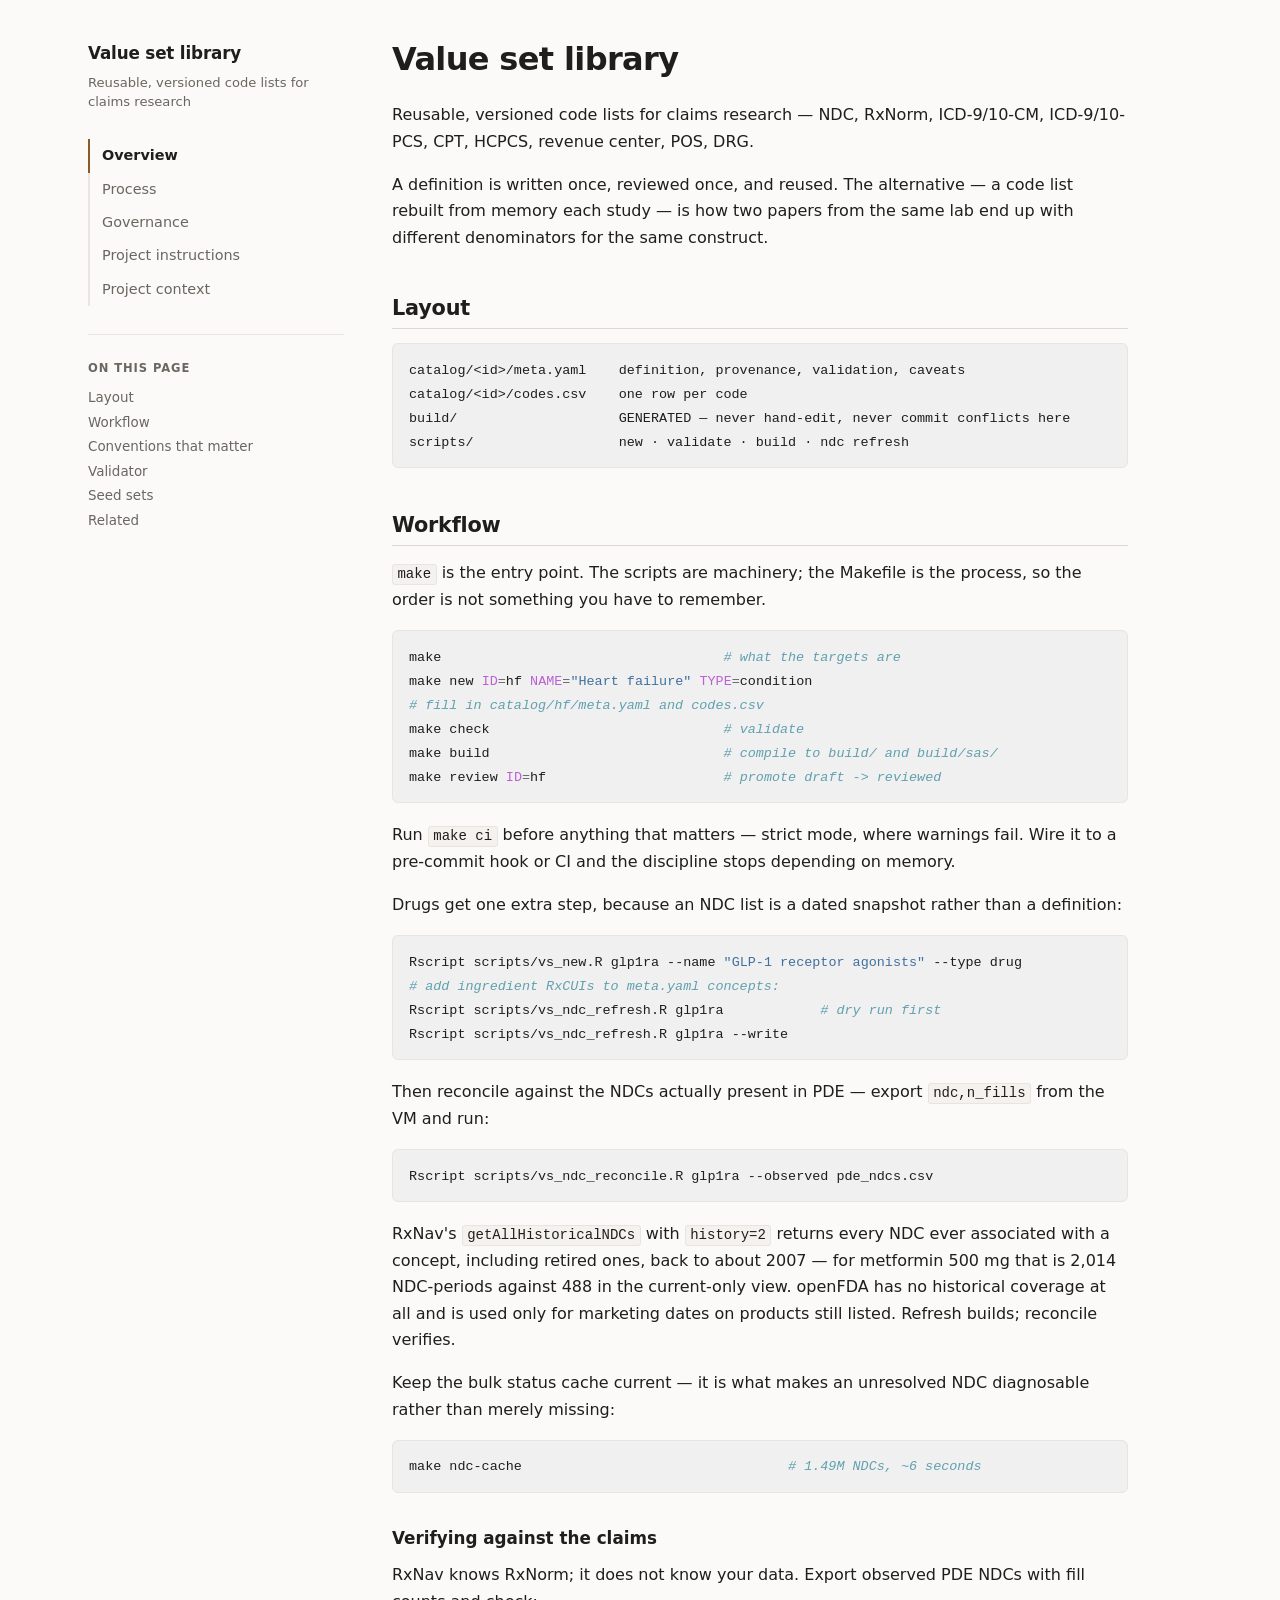
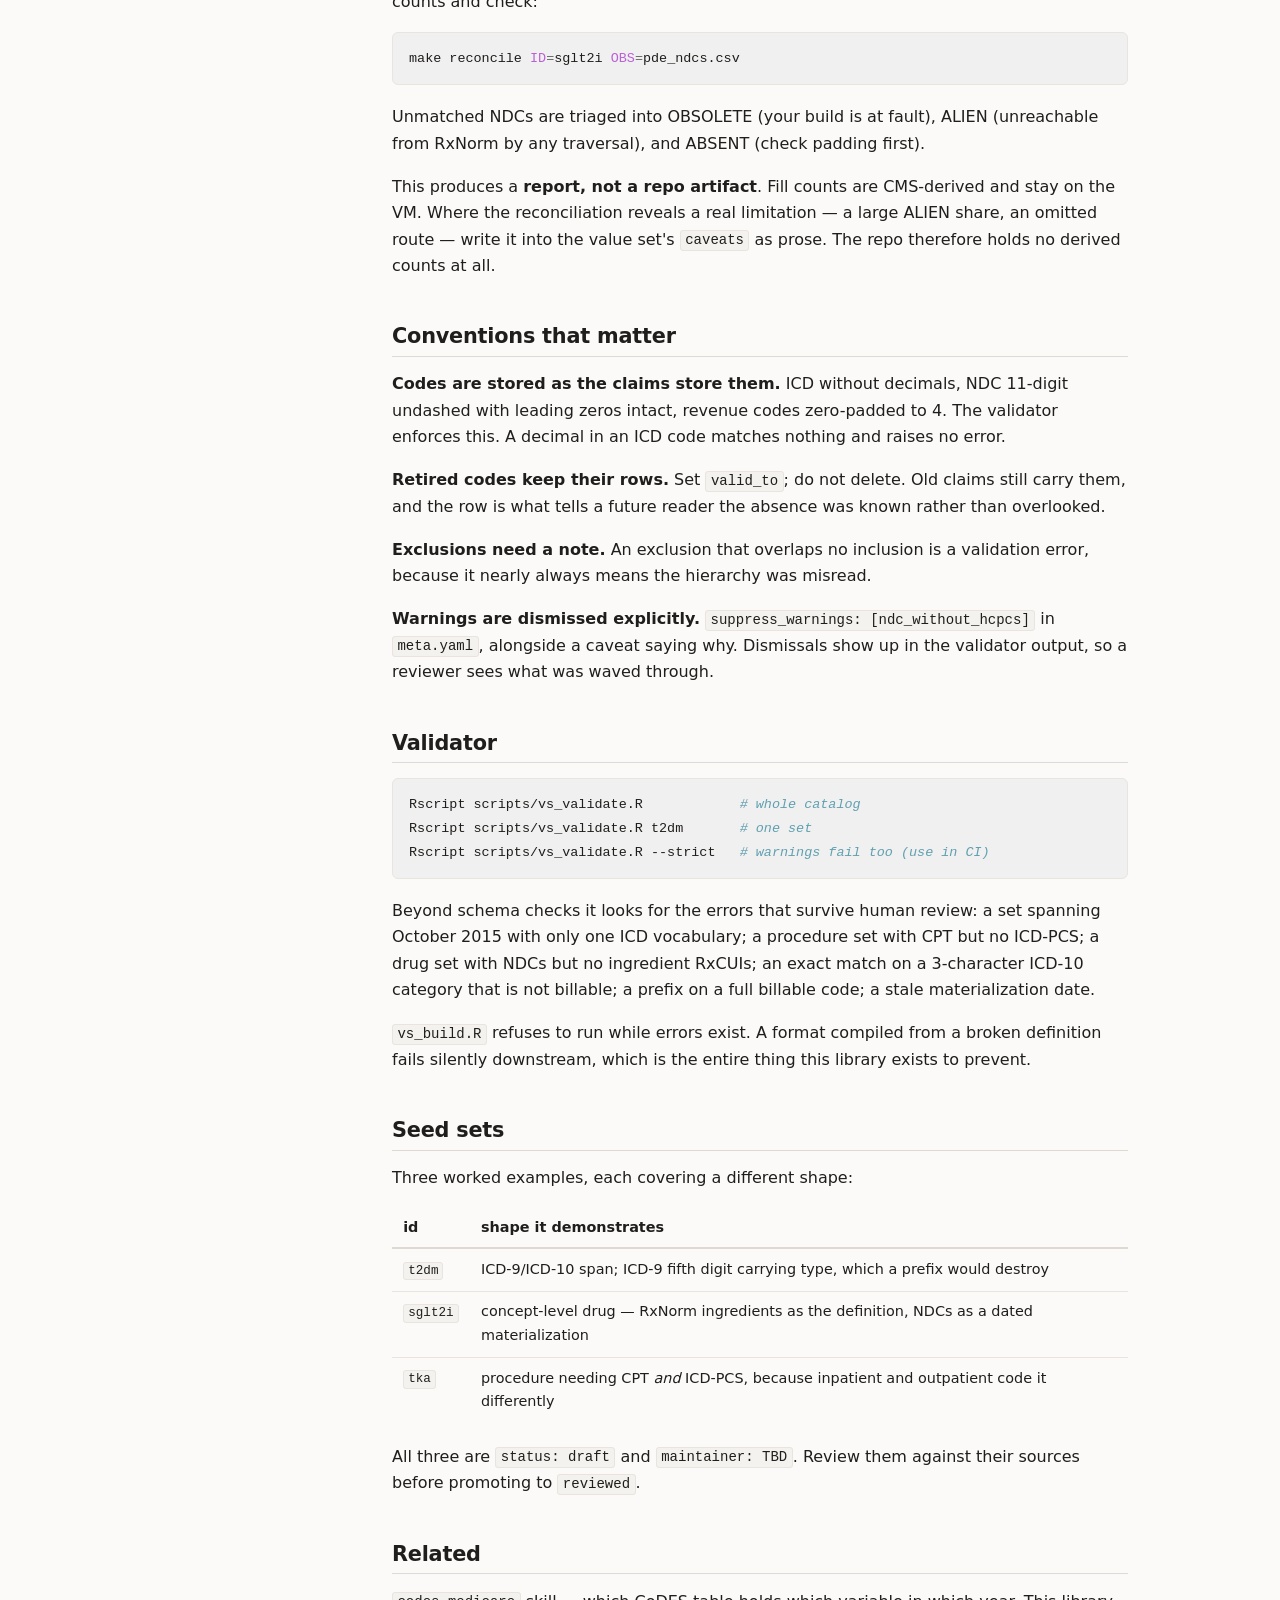
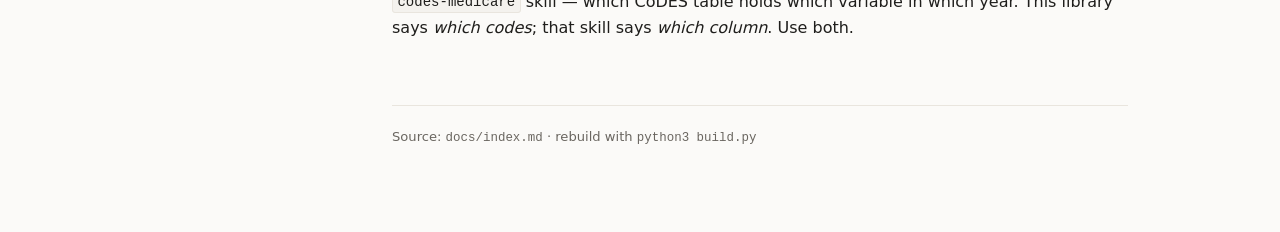
==== commit 4c9d6989: "Align refresh invocation in overview with the process document vs_ndc_refresh dry-runs by default; -" ====
--- a/index.html
+++ b/index.html
@@ -72,7 +72,7 @@
 definition:</p>
 <div class="codehilite"><pre><span></span><code>Rscript<span class="w"> </span>scripts/vs_new.R<span class="w"> </span>glp1ra<span class="w"> </span>--name<span class="w"> </span><span class="s2">"GLP-1 receptor agonists"</span><span class="w"> </span>--type<span class="w"> </span>drug
 <span class="c1"># add ingredient RxCUIs to meta.yaml concepts:</span>
-Rscript<span class="w"> </span>scripts/vs_ndc_refresh.R<span class="w"> </span>glp1ra<span class="w"> </span>--dry-run
+Rscript<span class="w"> </span>scripts/vs_ndc_refresh.R<span class="w"> </span>glp1ra<span class="w">            </span><span class="c1"># dry run first</span>
 Rscript<span class="w"> </span>scripts/vs_ndc_refresh.R<span class="w"> </span>glp1ra<span class="w"> </span>--write
 </code></pre></div>
 
